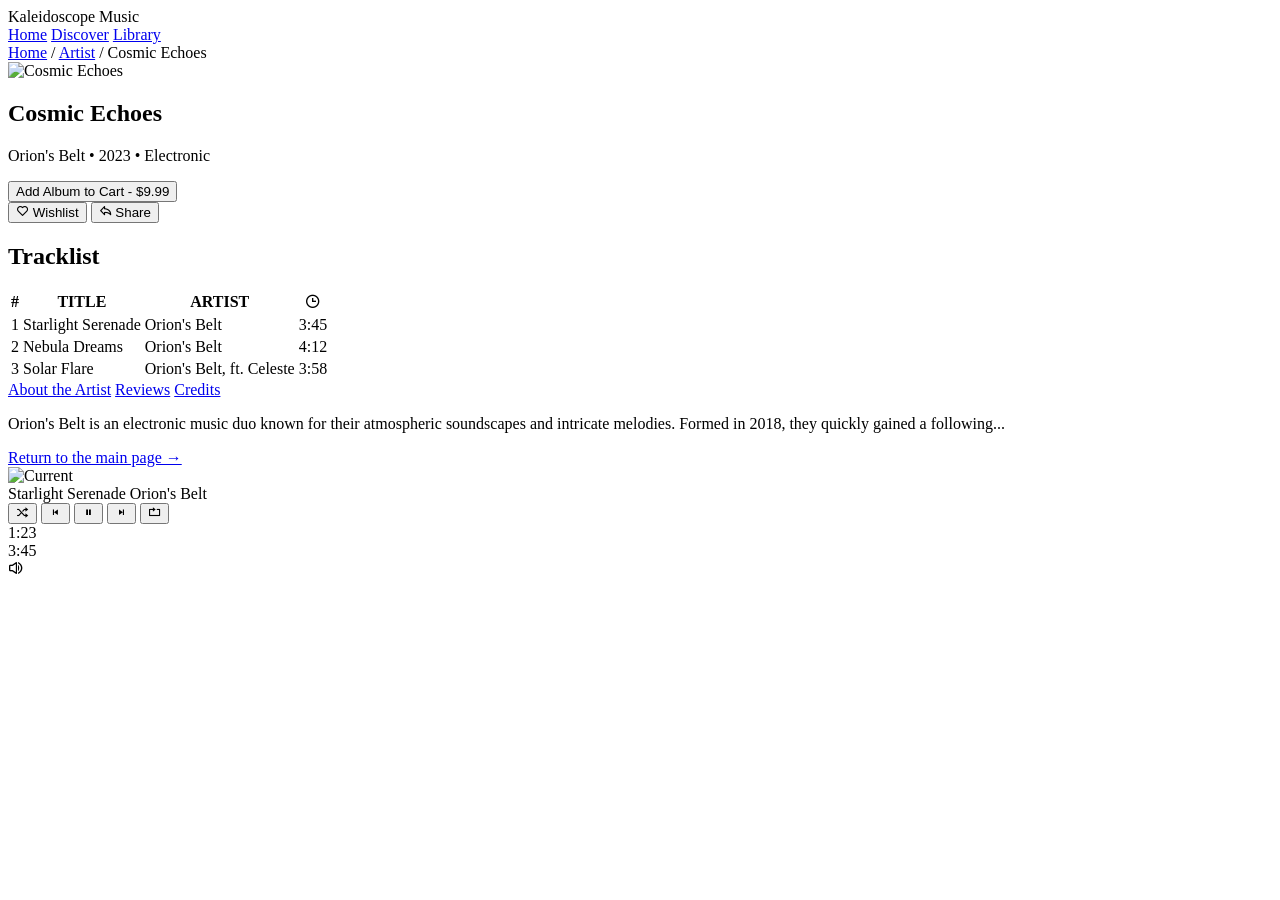
==== Pages/album-song_detail_page.html @ 50011ec7 "Feat: Se agrega la pagina de descripcion a la pagina" ====
<!DOCTYPE html>
<html lang="es">
<head>
    <meta charset="UTF-8">
    <meta name="viewport" content="width=device-width, initial-scale=1.0">
    <title>Cosmic Echoes - MusicStream</title>
    <link rel="stylesheet" href="/CSS/main.css">
    <link rel="stylesheet" href="/CSS/layout.css">
    <link rel="stylesheet" href="/CSS/components.css">
    <link href='https://unpkg.com/boxicons@2.1.4/css/boxicons.min.css' rel='stylesheet'>
    <link rel="icon" type="image/png" href="/images/favicon/favicon-96x96.png" sizes="96x96" />
    <link rel="icon" type="image/svg+xml" href="/images/favicon/favicon.svg" />
    <link rel="shortcut icon" href="/images/favicon/favicon.ico" />
    <link rel="apple-touch-icon" sizes="180x180" href="/images/favicon/apple-touch-icon.png" />
    <meta name="apple-mobile-web-app-title" content="MyWebSite" />
    <link rel="manifest" href="/images/favicon/site.webmanifest" />
</head>
<body class="app">

    <header class="header">
    <div class="header__content"> <div class="header__logo-container">
            <span class="header__brand-name">Kaleidoscope Music</span>
        </div>
        <nav class="header__nav nav">
            <a href="../index.html" class="nav__link">Home</a>
            <a href="../index.html" class="nav__link">Discover</a>
            <a href="../Pages/album-song_detail_page.html" class="nav__link">Library</a>
        </nav>
    </div>
</header>

    <main class="content content--detail">
        <nav class="breadcrumbs">
            <a href="index.html">Home</a> / <a href="#">Artist</a> / <span>Cosmic Echoes</span>
        </nav>

        <section class="product">
            <div class="product__aside">
                <img src="../Assets/Images/beautiful-photo-sea-waves-sunset.jpg" alt="Cosmic Echoes" class="product__cover">
                <div class="product__info-main">
                    <h1 class="product__title">Cosmic Echoes</h1>
                    <p class="product__meta">Orion's Belt • 2023 • Electronic</p>
                </div>
                <div class="product__actions">
                    <button class="btn btn--primary btn--full">Add Album to Cart - $9.99</button>
                    <div class="product__secondary-actions">
                        <button class="btn btn--outline"><span class="icon"><i class='bx bx-heart' ></i></span> Wishlist</button>
                        <button class="btn btn--outline"><span class="icon"><i class='bx bx-share' ></i></span> Share</button>
                    </div>
                </div>
            </div>

            <div class="product__main">
                <h2 class="product__section-title">Tracklist</h2>
                <table class="tracklist">
                    <thead>
                        <tr>
                            <th>#</th>
                            <th>TITLE</th>
                            <th>ARTIST</th>
                            <th><span class="icon"><i class='bx bx-time' ></i></span></th>
                        </tr>
                    </thead>
                    <tbody>
                        <tr class="tracklist__row">
                            <td>1</td>
                            <td class="tracklist__title">Starlight Serenade</td>
                            <td>Orion's Belt</td>
                            <td>3:45</td>
                        </tr>
                        <tr class="tracklist__row tracklist__row--active">
                            <td>2</td>
                            <td class="tracklist__title">Nebula Dreams</td>
                            <td>Orion's Belt</td>
                            <td>4:12</td>
                        </tr>
                        <tr class="tracklist__row">
                            <td>3</td>
                            <td class="tracklist__title">Solar Flare</td>
                            <td>Orion's Belt, ft. Celeste</td>
                            <td>3:58</td>
                        </tr>
                    </tbody>
                </table>

                <nav class="tabs">
                    <a href="#" class="tabs__item tabs__item--active">About the Artist</a>
                    <a href="#" class="tabs__item">Reviews</a>
                    <a href="#" class="tabs__item">Credits</a>
                </nav>
                <div class="tabs__content">
                    <p>Orion's Belt is an electronic music duo known for their atmospheric soundscapes and intricate melodies. Formed in 2018, they quickly gained a following...</p>
                    <a href="/index.html" class="link-more">Return to the main page →</a>
                </div>
            </div>
        </section>
    </main>

    <footer class="mini-player">
        <div class="mini-player__track">
            <img src="../Assets/Images/5532919.jpg" alt="Current" class="mini-player__img">
            <div class="mini-player__info">
                <span class="mini-player__name">Starlight Serenade</span>
                <span class="mini-player__artist">Orion's Belt</span>
            </div>
        </div>
        <div class="mini-player__controls">
            <div class="mini-player__buttons">
                <button type="button" class="control-btn">
                    <i class='bx bx-shuffle' ></i>
                </button>
                <button type="button" class="control-btn">
                    <i class='bx bx-skip-previous' ></i>
                </button>
                <button type="button" class="control-btn control-btn--play">
                    <i class='bx bx-pause'></i>
                </button>
                <button type="button" class="control-btn">
                    <i class='bx bx-skip-next' ></i>
                </button>
                <button type="button" class="control-btn">
                    <i class='bx bx-repeat' ></i>
                </button>
            </div>
            <div class="mini-player__progress-container">
                <span class="time">1:23</span>
                <div class="progress-bar"><div class="progress-bar__fill"></div></div>
                <span class="time">3:45</span>
            </div>
        </div>
        <div class="mini-player__volume">
            <span class="icon">
                <i class='bx bx-volume-full' ></i>
            </span>
            <div class="volume-bar"></div>
        </div>
    </footer>

</body>
</html>
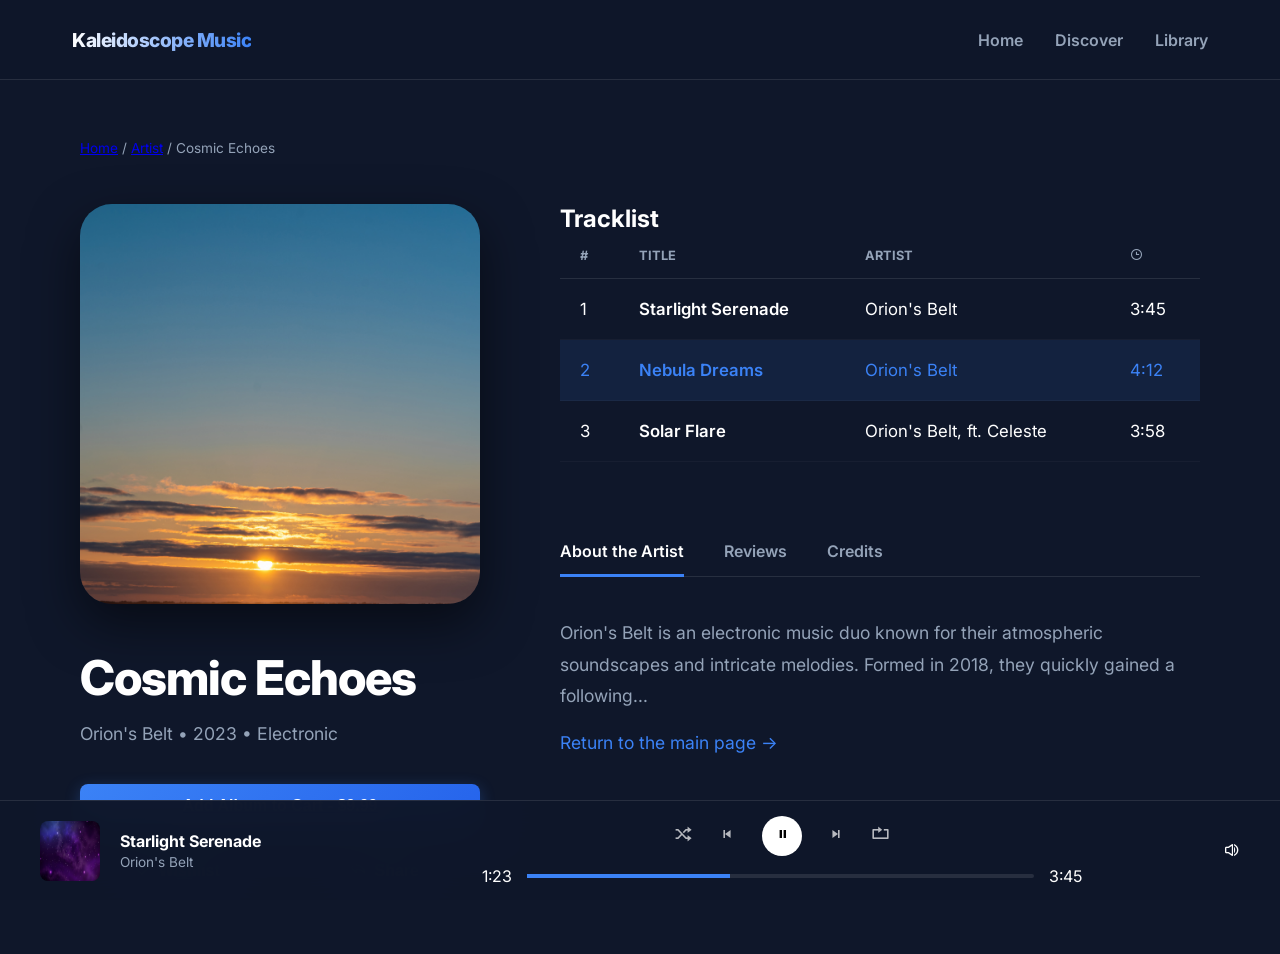
==== commit 6dabba4f: "fix: corregir redaccion del boton de navegacion" ====
--- a/Pages/album-song_detail_page.html
+++ b/Pages/album-song_detail_page.html
@@ -42,7 +42,10 @@
                     <p class="product__meta">Orion's Belt • 2023 • Electronic</p>
                 </div>
                 <div class="product__actions">
-                    <button class="btn btn--primary btn--full">Add Album to Cart - $9.99</button>
+                    <a href="/Pages/ shopping_cart.html">
+                        <button class="btn btn--primary btn--full">Add Album to Cart - $9.99</button>
+                    </a>
+
                     <div class="product__secondary-actions">
                         <button class="btn btn--outline"><span class="icon"><i class='bx bx-heart' ></i></span> Wishlist</button>
                         <button class="btn btn--outline"><span class="icon"><i class='bx bx-share' ></i></span> Share</button>
--- a/CSS/main.css
+++ b/CSS/main.css
@@ -0,0 +1,25 @@
+@import url('https://fonts.googleapis.com/css2?family=Inter:wght@400;500;600;700;800&display=swap');
+
+* {
+    margin: 0;
+    padding: 0;
+    box-sizing: border-box;
+}
+
+:root {
+    --bg-dark: #0f172a;
+    --bg-sidebar: #0b1120;
+    --bg-glass: rgba(30, 41, 59, 0.5);
+    --border-glass: rgba(255, 255, 255, 0.1);
+    --accent-blue: #3b82f6;
+    --accent-glow: #60a5fa;
+    --text-main: #ffffff;
+    --text-muted: #94a3b8;
+}
+
+body.app {
+    background-color: var(--bg-dark);
+    color: var(--text-main);
+    font-family: 'Inter', sans-serif;
+    min-height: 100vh;
+}
--- a/CSS/layout.css
+++ b/CSS/layout.css
@@ -0,0 +1,457 @@
+/* --- ESTRUCTURA GLOBAL --- */
+.app__container {
+    display: grid;
+    grid-template-columns: 240px 1fr; /* Sidebar fijo, resto flexible */
+    min-height: 100vh;
+    width: 100%;
+    background-color: var(--bg-dark);
+}
+
+/* --- SIDEBAR: ESTILOS Y EFECTOS --- */
+.sidebar {
+    background-color: var(--bg-sidebar);
+    border-right: 1px solid var(--border-glass);
+    padding: 2.5rem 1.5rem;
+    position: sticky;
+    top: 0;
+    height: 100vh;
+    z-index: 100;
+}
+
+.sidebar .sidebar__title {
+    font-size: 0.75rem;
+    color: var(--text-muted);
+    text-transform: uppercase;
+    letter-spacing: 2px;
+    margin-bottom: 2rem;
+    font-weight: 700;
+}
+
+.sidebar .menu__list {
+    list-style: none;
+    padding: 0;
+}
+
+.sidebar .menu__item {
+    margin-bottom: 0.8rem;
+}
+
+/* --- ESTADO NORMAL DEL ENLACE --- */
+.sidebar .menu__link {
+    display: flex;
+    align-items: center;
+    gap: 12px;
+    padding: 12px 16px;
+    border-radius: 12px;
+    color: var(--text-muted);
+    text-decoration: none;
+    font-weight: 600;
+    transition: all 0.3s cubic-bezier(0.4, 0, 0.2, 1); /* Transmisión suave */
+    position: relative;
+}
+
+/* --- EFECTO HOVER (AL PASAR EL MOUSE) --- */
+.sidebar .menu__link:hover {
+    background: rgba(255, 255, 255, 0.08); /* Fondo ligeramente más claro */
+    color: #ffffff; /* Texto blanco puro */
+    transform: translateX(5px); /* Desplazamiento sutil a la derecha */
+}
+
+/* --- ESTADO ACTIVO --- */
+.sidebar .menu__link--active {
+    background: rgba(59, 130, 246, 0.15);
+    color: var(--accent-blue);
+    box-shadow: inset 4px 0 0 var(--accent-blue); /* Línea lateral de énfasis */
+}
+
+.sidebar .menu__link--active:hover {
+    background: rgba(59, 130, 246, 0.2);
+    color: var(--accent-blue);
+}
+
+/* --- HEADER / NAVBAR --- */
+/* --- NAVBAR (HEADER) RESPONSIVE --- */
+.header {
+    /* Tamaño y Posicionamiento */
+    width: 100%;             /* Ocupa todo el ancho de la pantalla */
+    height: 80px;
+    position: sticky;        /* Se mantiene fijo arriba al hacer scroll */
+    top: 0;
+    z-index: 9999;           /* Capa superior para que no lo tapen las tarjetas */
+    
+    /* Fondo y Estética */
+    background: rgba(15, 23, 42, 0.95);
+    backdrop-filter: blur(12px);
+    border-bottom: 1px solid var(--border-glass);
+    
+    /* Alineación */
+    display: flex;
+    justify-content: center; /* ESTO centra el contenido en PC y pantallas grandes */
+    align-items: center;
+    box-sizing: border-box;  /* Evita que el padding rompa el ancho del 100% */
+}
+
+/* Contenedor interno para que los elementos no se dispersen en pantalla completa */
+.header__content {
+    width: 100%;
+    max-width: 1200px;       /* Mantiene el buscador y links centrados y agrupados */
+    padding: 0 2rem;
+    display: flex;
+    justify-content: space-between; /* Separa el buscador de los links */
+    align-items: center;
+}
+
+/* Ajustes para los enlaces del Nav */
+.header__nav {
+    display: flex;
+    gap: 2rem;               /* Espacio uniforme entre "Music", "Live", etc. */
+}
+
+.header__nav .nav__link {
+    text-decoration: none;
+    color: var(--text-muted);
+    font-weight: 600;
+    transition: 0.3s;
+    white-space: nowrap;     /* Evita que el texto se amontone en pantallas pequeñas */
+}
+
+.header__nav .nav__link--active {
+    color: var(--accent-blue);
+    border-bottom: 2px solid var(--accent-blue);
+}
+
+.header__nav .nav__link:hover {
+    color: #ffffff;
+}
+
+/* --- ESTILOS DEL LOGO Y MARCA --- */
+.header__brand {
+    display: flex;
+    align-items: center;
+    gap: 12px; /* Espacio entre el icono y el texto */
+    cursor: pointer;
+}
+
+.header__logo {
+    width: 35px;  /* Ajusta el tamaño según tu logo */
+    height: 35px;
+    object-fit: contain;
+}
+
+.header__brand-name {
+    font-size: 1.2rem;
+    font-weight: 800;
+    color: white;
+    letter-spacing: -0.5px;
+    /* Si quieres un degradado en el nombre como el botón: */
+    background: linear-gradient(to right, #fff, var(--accent-blue));
+    -webkit-background-clip: text;
+    -webkit-text-fill-color: transparent;
+}
+
+/* --- AJUSTE DEL CONTENIDO (Para que quepan 3 elementos) --- */
+.header__content {
+    display: flex;
+    justify-content: space-between; 
+    align-items: center;
+    width: 100%;
+    max-width: 1200px;
+}
+
+/* --- AJUSTE ESPECÍFICO PARA EL CARRITO --- */
+/* Solo afecta al header que tenga ambas clases */
+.header.header--cart {
+    display: flex;
+    justify-content: space-between;
+    align-items: center;
+    padding: 0 4rem;
+    box-sizing: border-box;
+}
+
+/* Asegura que el contenedor del logo no se encoja */
+.header--cart .header__logo-container {
+    display: flex;
+    align-items: center;
+    flex: 0 0 auto;
+}
+
+/* Espaciado interno del nav solo en el carrito */
+.header--cart .header__nav {
+    display: flex;
+    gap: 2.5rem;
+    margin-left: auto; /* Empuja el nav a la derecha si el contenedor falla */
+}
+/* --- HEADER / NAVBAR CORREGIDO --- */
+.header {
+    width: 100%;
+    height: 80px;
+    position: sticky;
+    top: 0;
+    z-index: 9999;
+    background: rgba(15, 23, 42, 0.95);
+    backdrop-filter: blur(12px);
+    border-bottom: 1px solid var(--border-glass);
+    
+    /* Alineación */
+    display: flex;
+    justify-content: center; 
+    align-items: center;
+    padding: 0 2rem; /* Margen interno de seguridad para que no pegue al borde */
+    box-sizing: border-box;
+}
+
+/* Contenedor interno del Header para limitar el ancho */
+.header__content {
+    width: 100%;
+    max-width: 1200px; /* Evita que el logo y nav se separen infinitamente */
+    display: flex;
+    justify-content: space-between;
+    align-items: center;
+}
+
+/* --- CONTENEDOR PRINCIPAL DE PÁGINA --- */
+.content {
+    width: 100%;
+    max-width: 1200px; /* Ancho máximo estándar para tu diseño */
+    margin: 0 auto;    /* Centra el bloque en la pantalla */
+    padding: 2rem;     /* Espacio entre el contenido y el borde del navegador */
+    box-sizing: border-box;
+    min-height: calc(100vh - 80px);
+}
+
+/* Ajuste específico para el Checkout si es necesario */
+.checkout-layout {
+    display: grid;
+    grid-template-columns: 1fr 380px;
+    gap: 2rem;
+    margin-top: 2rem;
+}
+
+/* --- RESPONSIVO (Móviles) --- */
+@media (max-width: 768px) {
+    .header {
+        padding: 0 1.5rem;
+    }
+    
+    .content {
+        padding: 1.5rem;
+    }
+    
+    .checkout-layout {
+        grid-template-columns: 1fr; /* Apila el resumen debajo en móviles */
+    }
+}
+
+/* Responsivo preventivo para no afectar otros headers */
+@media (max-width: 768px) {
+    .header.header--cart {
+        padding: 0 1.5rem;
+    }
+}
+
+/* Responsivo: En móvil ocultamos el nombre para ahorrar espacio */
+@media (max-width: 600px) {
+    .header__brand-name {
+        display: none;
+    }
+}
+
+
+/* Estructura específica del Carrito */
+.cart-layout {
+    display: grid;
+    grid-template-columns: 1fr 350px; /* Lista de productos y resumen lateral */
+    gap: 2rem;
+    margin-top: 2rem;
+}
+
+/* Responsive para el carrito */
+@media (max-width: 1024px) {
+    .cart-layout {
+        grid-template-columns: 1fr;
+    }
+    
+    .cart-layout__summary {
+        position: static;
+    }
+}
+
+/* Breadcrumbs (Navegación de ruta) */
+.breadcrumbs {
+    margin-bottom: 1.5rem;
+    font-size: 0.85rem;
+    color: var(--text-muted);
+}
+
+.breadcrumbs__item--current {
+    color: var(--accent-blue);
+    font-weight: bold;
+}
+/* --- LAYOUT DE DETALLE DE PRODUCTO --- */
+.content--detail {
+    padding: 60px 80px;
+    max-width: 1400px;
+    margin: 0 auto;
+}
+
+.product {
+    display: grid;
+    grid-template-columns: 400px 1fr; /* Columna fija para portada, resto para tracks */
+    gap: 80px; /* Espaciado masivo solicitado */
+    margin-top: 3rem;
+    align-items: start;
+}
+
+/* Responsivo para tablets */
+@media (max-width: 1100px) {
+    .product {
+        grid-template-columns: 1fr;
+        gap: 50px;
+    }
+    .product__aside {
+        text-align: center;
+        margin: 0 auto;
+    }
+}
+
+/* --- LAYOUT DE CHECKOUT --- */
+.checkout-layout {
+    display: grid;
+    grid-template-columns: 1fr 420px; /* Formularios anchos, resumen lateral */
+    gap: 80px;
+    margin-top: 4rem;
+    align-items: start;
+}
+
+.checkout-section {
+    margin-bottom: 5rem; /* Espacio masivo entre secciones de formulario */
+}
+
+.checkout-section__title {
+    font-size: 1.8rem;
+    font-weight: 700;
+    margin-bottom: 2.5rem;
+    display: flex;
+    align-items: center;
+    gap: 15px;
+}
+
+/* Filas de formulario (Ciudad/Estado, etc) */
+.form-row {
+    display: grid;
+    grid-template-columns: 1fr 1fr;
+    gap: 30px;
+}
+
+@media (max-width: 1100px) {
+    .checkout-layout {
+        grid-template-columns: 1fr;
+    }
+    .checkout-layout__sidebar {
+        order: -1; /* El resumen sube en móviles */
+    }
+}
+
+/* --- ESTADO INMERSIVO --- */
+.app--immersive {
+    background: linear-gradient(135deg, #0f172a 0%, #020617 100%);
+    overflow: hidden; /* Evita scroll innecesario en el reproductor principal */
+    height: 100vh;
+    display: flex;
+    flex-direction: column;
+}
+
+/* Header Transparente */
+.header--transparent {
+    background: transparent !important;
+    border-bottom: none !important;
+    backdrop-filter: none !important;
+}
+
+/* --- FOCO DEL REPRODUCTOR --- */
+.focus-player {
+    flex: 1;
+    display: grid;
+    grid-template-columns: 1fr 400px; /* Portada a la izquierda, lista a la derecha */
+    gap: 100px; /* Espaciado masivo */
+    padding: 40px 80px;
+    align-items: center;
+}
+
+.focus-player__main {
+    display: flex;
+    flex-direction: column;
+    align-items: center;
+    justify-content: center;
+}
+
+.focus-player__sidebar {
+    height: 100%;
+    max-height: 60vh;
+    background: rgba(255, 255, 255, 0.03);
+    border-radius: 32px;
+    padding: 30px;
+    border: 1px solid var(--border-glass);
+    overflow-y: auto;
+}
+
+/* --- CONTENEDOR DE LA APLICACIÓN --- */
+.app__container {
+    display: flex;
+    min-height: calc(100vh - 80px); /* Resta la altura del header */
+}
+
+/* --- SIDEBAR DE BIBLIOTECA --- */
+.sidebar {
+    width: 280px;
+    background: var(--bg-sidebar);
+    border-right: 1px solid var(--border-glass);
+    padding: 40px 30px;
+}
+
+.sidebar__title {
+    font-size: 0.8rem;
+    text-transform: uppercase;
+    letter-spacing: 2px;
+    color: var(--text-muted);
+    margin-bottom: 2rem;
+}
+
+.menu {
+    list-style: none;
+    padding: 0;
+}
+
+.menu__item {
+    margin-bottom: 15px;
+}
+
+.menu__link {
+    display: flex;
+    align-items: center;
+    gap: 15px;
+    padding: 12px 15px;
+    text-decoration: none;
+    color: var(--text-muted);
+    border-radius: 12px;
+    transition: 0.3s;
+    font-weight: 500;
+}
+
+.menu__link:hover, .menu__link--active {
+    background: rgba(255, 255, 255, 0.05);
+    color: white;
+}
+
+.menu__link--active {
+    color: var(--accent-blue);
+}
+
+/* --- CONTENIDO CENTRALIZADO --- */
+.content--center {
+    flex: 1;
+    display: flex;
+    justify-content: center;
+    align-items: center;
+    padding: 60px;
+}
--- a/CSS/components.css
+++ b/CSS/components.css
@@ -0,0 +1,1044 @@
+/* --- BUSCADOR --- */
+.header__search-input {
+    background: #1e293b;
+    border: 1px solid var(--border-glass);
+    color: white;
+    padding: 10px 15px;
+    border-radius: 10px;
+    width: 300px;
+    outline: none;
+}
+
+/* --- HERO SECTION: ORIGINAL --- */
+.hero {
+    width: 100%;
+    max-width: 1200px;
+    min-height: 400px;
+    margin: 2rem auto;
+    padding: 4rem;
+    background-image: linear-gradient(to right, rgba(15, 23, 42, 0.8), transparent), 
+                      url('https://images.unsplash.com/photo-1493225255756-d9584f8606e9?q=80&w=2070');
+    background-size: cover;
+    background-position: center;
+    border-radius: 24px;
+    display: flex;
+    align-items: center;
+}
+
+.hero__button.btn--primary {
+    background: var(--accent-blue);
+    color: white;
+    border: none;
+    padding: 14px 30px;
+    border-radius: 50px;
+    font-weight: 700;
+    cursor: pointer;
+}
+
+/* --- SECCIÓN DEL CARRUSEL (SOLUCIÓN AL SCROLL) --- */
+.section {
+    width: 100%;
+    max-width: 1200px;
+    margin: 0 auto 5rem auto;
+    padding: 0 2rem;
+    overflow: hidden; /* Corta el desborde fuera de la sección pero permite scroll interno */
+}
+
+.card-grid {
+    display: flex;
+    gap: 30px;           
+    overflow-x: auto;    /* ACTIVA EL SCROLL HORIZONTAL */
+    overflow-y: hidden;
+    padding: 20px 0;
+    scroll-behavior: smooth;
+    -webkit-overflow-scrolling: touch; /* Suavidad en móviles */
+}
+
+/* Barra de scroll visible para que puedas confirmar que funciona */
+.card-grid::-webkit-scrollbar {
+    height: 8px;
+    display: block;      /* La hacemos visible para pruebas */
+}
+
+.card-grid::-webkit-scrollbar-thumb {
+    background: var(--accent-blue);
+    border-radius: 10px;
+}
+
+/* --- TARJETAS: TAMAÑO FIJO REAL --- */
+.card {
+    flex: 0 0 300px;     /* NO se encoge (0), NO crece (0), ANCHO FIJO (300px) */
+    width: 300px;        /* Refuerzo del ancho */
+    background: var(--bg-glass);
+    border: 1px solid var(--border-glass);
+    border-radius: 24px;
+    padding: 1.5rem;
+    display: flex;
+    flex-direction: column;
+}
+
+/* --- IMÁGENES: SOLUCIÓN AL CORTE --- */
+.card__image-wrapper {
+    width: 100%;         /* Usa el 100% de los 300px de la tarjeta */
+    height: 250px;       /* Altura fija para todas */
+    border-radius: 16px;
+    margin-bottom: 1.5rem;
+    flex-shrink: 0;      /* Evita que el contenedor de la imagen se aplaste */
+}
+
+.card__image {
+    width: 100%;
+    height: 100%;
+    object-fit: cover;   /* Llena el espacio sin deformar ni verse cortada raro */
+    display: block;
+}
+
+/* --- TEXTOS Y BOTONES --- */
+.card__info {
+    flex-grow: 1;
+    display: flex;
+    flex-direction: column;
+    gap: 10px;           /* Espacio entre título y subtítulo */
+}
+
+.card__title {
+    font-size: 1.25rem;
+    font-weight: 700;
+}
+
+.card__subtitle {
+    font-size: 0.95rem;
+    color: var(--text-muted);
+    margin-bottom: 15px;
+}
+
+.card__price-btn {
+    margin-top: auto;    /* Botón siempre al fondo */
+    width: 100%;
+    background: rgba(255, 255, 255, 0.05);
+    border: 1px solid var(--border-glass);
+    color: white;
+    padding: 12px;
+    border-radius: 12px;
+    font-weight: 700;
+    cursor: pointer;
+    transition: 0.3s;
+}
+
+.card__price-btn:hover {
+    background: var(--accent-blue);
+}
+
+/* --- CART ITEMS (Productos en el carrito) --- */
+.cart-item {
+    background: var(--bg-glass);
+    border: 1px solid var(--border-glass);
+    border-radius: 16px;
+    padding: 1.5rem;
+    display: flex;
+    justify-content: space-between;
+    align-items: center;
+    margin-bottom: 1rem;
+    backdrop-filter: blur(10px);
+    transition: transform 0.3s ease;
+}
+
+.cart-item:hover {
+    border-color: rgba(59, 130, 246, 0.5);
+}
+
+.cart-item__product {
+    display: flex;
+    align-items: center;
+    gap: 1.5rem;
+}
+
+.cart-item__img {
+    width: 80px;
+    height: 80px;
+    border-radius: 10px;
+    object-fit: cover;
+}
+
+.cart-item__details > .cart-item__name {
+    font-size: 1.1rem;
+    margin-bottom: 4px;
+}
+
+.cart-item__details > .cart-item__artist {
+    color: var(--text-muted);
+    font-size: 0.9rem;
+}
+
+.cart-item__details > .cart-item__format {
+    display: inline-block;
+    font-size: 0.7rem;
+    background: rgba(255, 255, 255, 0.1);
+    padding: 2px 8px;
+    border-radius: 4px;
+    margin-top: 8px;
+}
+
+/* --- CONTROLES DE CANTIDAD --- */
+.cart-item__controls {
+    display: flex;
+    align-items: center;
+    gap: 2rem;
+}
+
+.quantity-selector {
+    display: flex;
+    align-items: center;
+    background: rgba(0, 0, 0, 0.2);
+    border-radius: 50px;
+    padding: 5px;
+    border: 1px solid var(--border-glass);
+}
+
+.quantity-selector__btn {
+    background: transparent;
+    border: none;
+    color: white;
+    width: 30px;
+    height: 30px;
+    cursor: pointer;
+    font-size: 1.2rem;
+    transition: color 0.3s;
+}
+
+.quantity-selector__btn:hover {
+    color: var(--accent-blue);
+}
+
+.quantity-selector__value {
+    width: 30px;
+    text-align: center;
+    font-weight: bold;
+}
+
+.cart-item__price {
+    font-weight: 800;
+    font-size: 1.1rem;
+    min-width: 80px;
+    text-align: right;
+}
+
+.cart-item__remove-btn {
+    background: transparent;
+    border: none;
+    cursor: pointer;
+    font-size: 1.2rem;
+    opacity: 0.6;
+    transition: 0.3s;
+}
+
+.cart-item__remove-btn:hover {
+    opacity: 1;
+    transform: scale(1.2);
+}
+
+/* --- ORDER SUMMARY (Resumen de compra) --- */
+.order-summary {
+    background: var(--bg-glass);
+    border: 1px solid var(--border-glass);
+    border-radius: 20px;
+    padding: 2rem;
+    height: fit-content;
+    position: sticky;
+    top: 100px;
+}
+
+.order-summary__title {
+    margin-bottom: 1.5rem;
+    font-size: 1.3rem;
+}
+
+.order-summary__row {
+    display: flex;
+    justify-content: space-between;
+    margin-bottom: 1rem;
+    color: var(--text-muted);
+}
+
+.order-summary__row--total {
+    color: var(--text-main);
+    font-size: 1.4rem;
+    font-weight: 800;
+    margin-top: 1rem;
+}
+
+.order-summary__divider {
+    border: none;
+    border-top: 1px solid var(--border-glass);
+    margin: 1.5rem 0;
+}
+
+.order-summary__checkout-btn {
+    display: flex;
+    justify-content: center;
+    align-items: center;
+    gap: 10px;
+    width: 100%;
+    margin-top: 1rem;
+    text-decoration: none;
+}
+
+.order-summary__continue {
+    display: block;
+    text-align: center;
+    margin-top: 1.5rem;
+    font-size: 0.9rem;
+    color: var(--text-muted);
+    text-decoration: none;
+    transition: 0.3s;
+}
+
+.order-summary__continue:hover {
+    color: var(--text-main);
+    text-decoration: underline;
+}
+/* --- SECCIÓN IZQUIERDA (PORTADA Y COMPRA) --- */
+.product__cover {
+    width: 100%;
+    aspect-ratio: 1/1;
+    border-radius: 32px;
+    object-fit: cover;
+    box-shadow: 0 20px 50px rgba(0, 0, 0, 0.5);
+    margin-bottom: 2.5rem;
+}
+
+.product__info-main {
+    margin-bottom: 2.5rem;
+}
+
+.product__title {
+    font-size: 3rem;
+    font-weight: 800;
+    margin-bottom: 1rem;
+    letter-spacing: -1px;
+}
+
+.product__meta {
+    color: var(--text-muted);
+    font-size: 1.1rem;
+}
+
+.product__actions {
+    display: flex;
+    flex-direction: column;
+    gap: 20px; /* Espacio entre el botón de compra y los secundarios */
+}
+
+.product__secondary-actions {
+    display: flex;
+    gap: 15px;
+}
+
+.btn--outline {
+    flex: 1;
+    background: transparent;
+    border: 1px solid var(--border-glass);
+    color: white;
+    padding: 15px;
+    border-radius: 14px;
+    cursor: pointer;
+    transition: 0.3s;
+}
+
+.btn--outline:hover {
+    background: rgba(255, 255, 255, 0.05);
+}
+
+/* --- TRACKLIST (TABLA DE CANCIONES) --- */
+.tracklist {
+    width: 100%;
+    border-collapse: collapse;
+    margin-bottom: 4rem;
+}
+
+.tracklist th {
+    text-align: left;
+    color: var(--text-muted);
+    font-size: 0.8rem;
+    text-transform: uppercase;
+    padding: 15px 20px;
+    border-bottom: 1px solid var(--border-glass);
+}
+
+.tracklist__row {
+    transition: 0.3s;
+    cursor: pointer;
+}
+
+.tracklist__row td {
+    padding: 20px; /* Celdas muy altas y cómodas */
+    font-size: 1.05rem;
+    border-bottom: 1px solid rgba(255, 255, 255, 0.03);
+}
+
+.tracklist__row:hover {
+    background: rgba(255, 255, 255, 0.05);
+}
+
+.tracklist__row--active {
+    background: rgba(59, 130, 246, 0.1);
+    color: var(--accent-blue);
+}
+
+.tracklist__title {
+    font-weight: 600;
+}
+
+/* --- TABS (INFORMACIÓN EXTRA) --- */
+.tabs {
+    display: flex;
+    gap: 40px;
+    border-bottom: 1px solid var(--border-glass);
+    margin-bottom: 2.5rem;
+}
+
+.tabs__item {
+    text-decoration: none;
+    color: var(--text-muted);
+    padding: 15px 0;
+    font-weight: 600;
+    position: relative;
+    transition: 0.3s;
+}
+
+.tabs__item--active {
+    color: white;
+}
+
+.tabs__item--active::after {
+    content: '';
+    position: absolute;
+    bottom: -1px;
+    left: 0;
+    width: 100%;
+    height: 3px;
+    background: var(--accent-blue);
+}
+
+.tabs__content {
+    line-height: 1.8;
+    color: var(--text-muted);
+    font-size: 1.1rem;
+}
+
+.link-more {
+    color: var(--accent-blue);
+    text-decoration: none;
+    display: inline-block;
+    margin-top: 15px;
+}
+
+/* --- MINI PLAYER (FOOTER FIJO) --- */
+.mini-player {
+    position: fixed;
+    bottom: 0;
+    left: 0;
+    width: 100%;
+    height: 100px;
+    background: rgba(15, 23, 42, 0.98);
+    backdrop-filter: blur(20px);
+    border-top: 1px solid var(--border-glass);
+    display: flex;
+    align-items: center;
+    justify-content: space-between;
+    padding: 0 40px;
+    z-index: 10000;
+}
+
+.mini-player__track {
+    display: flex;
+    align-items: center;
+    gap: 20px;
+    width: 300px;
+}
+
+.mini-player__img {
+    width: 60px;
+    height: 60px;
+    border-radius: 8px;
+}
+
+.mini-player__name {
+    display: block;
+    font-weight: 700;
+}
+
+.mini-player__artist {
+    font-size: 0.85rem;
+    color: var(--text-muted);
+}
+
+/* Controles de reproducción */
+.mini-player__controls {
+    flex: 1;
+    max-width: 600px;
+    display: flex;
+    flex-direction: column;
+    align-items: center;
+    gap: 10px;
+}
+
+.mini-player__buttons {
+    display: flex;
+    gap: 25px;
+    align-items: center;
+}
+
+.control-btn {
+    background: transparent;
+    border: none;
+    color: white;
+    font-size: 1.2rem;
+    cursor: pointer;
+    opacity: 0.7;
+}
+
+.control-btn--play {
+    background: white;
+    color: black;
+    width: 40px;
+    height: 40px;
+    border-radius: 50%;
+    opacity: 1;
+}
+
+.mini-player__progress-container {
+    width: 100%;
+    display: flex;
+    align-items: center;
+    gap: 15px;
+}
+
+.progress-bar {
+    flex: 1;
+    height: 4px;
+    background: rgba(255, 255, 255, 0.1);
+    border-radius: 2px;
+}
+
+.progress-bar__fill {
+    width: 40%;
+    height: 100%;
+    background: var(--accent-blue);
+}
+
+/* --- FORMULARIOS DE PAGO --- */
+.form-group {
+    margin-bottom: 2rem;
+    display: flex;
+    flex-direction: column;
+    gap: 12px;
+}
+
+.form-group__label {
+    font-size: 0.95rem;
+    font-weight: 600;
+    color: var(--text-muted);
+    margin-left: 5px;
+}
+
+.form-group__input {
+    background: rgba(255, 255, 255, 0.05);
+    border: 1px solid var(--border-glass);
+    color: white;
+    padding: 18px 25px; /* Inputs muy altos y cómodos */
+    border-radius: 16px;
+    font-size: 1.1rem;
+    transition: 0.3s;
+    outline: none;
+}
+
+.form-group__input:focus {
+    border-color: var(--accent-blue);
+    background: rgba(255, 255, 255, 0.08);
+    box-shadow: 0 0 20px rgba(59, 130, 246, 0.15);
+}
+
+.form-group__input-wrapper {
+    position: relative;
+    display: flex;
+    align-items: center;
+}
+
+.form-group__input-wrapper .form-group__input {
+    width: 100%;
+}
+
+.form-group__icon {
+    position: absolute;
+    right: 20px;
+    font-size: 1.2rem;
+    opacity: 0.5;
+}
+
+/* --- TARJETA VISUAL (Card Form) --- */
+.card-form {
+    background: var(--bg-glass);
+    padding: 3rem;
+    border-radius: 30px;
+    border: 1px solid var(--border-glass);
+}
+
+.card-form__header {
+    display: flex;
+    justify-content: space-between;
+    align-items: center;
+    margin-bottom: 2.5rem;
+    padding-bottom: 1.5rem;
+    border-bottom: 1px solid var(--border-glass);
+}
+
+.icon-sm {
+    height: 30px;
+    margin-left: 10px;
+    filter: grayscale(1) brightness(2);
+}
+
+/* --- RESUMEN EN CHECKOUT (Mini-items) --- */
+.summary-item {
+    display: flex;
+    align-items: center;
+    gap: 20px;
+    margin-bottom: 2rem;
+}
+
+.summary-item__img {
+    width: 65px;
+    height: 65px;
+    border-radius: 12px;
+    object-fit: cover;
+}
+
+.summary-item__info {
+    display: flex;
+    flex-direction: column;
+    gap: 5px;
+    flex: 1;
+}
+
+.summary-item__name {
+    font-weight: 700;
+    font-size: 1rem;
+}
+
+.summary-item__artist {
+    font-size: 0.85rem;
+    color: var(--text-muted);
+}
+
+.summary-item__price {
+    font-weight: 700;
+    color: var(--accent-blue);
+}
+
+/* Footer Legal */
+.order-summary__legal {
+    margin-top: 2rem;
+    font-size: 0.85rem;
+    color: var(--text-muted);
+    text-align: center;
+    line-height: 1.5;
+}
+
+.order-summary__legal a {
+    color: white;
+    text-decoration: underline;
+}
+
+/* Estilo para el botón de regreso en el Header */
+.header__link-back {
+    color: var(--text-muted);
+    text-decoration: none;
+    font-weight: 600;
+    transition: 0.3s;
+}
+
+.header__link-back:hover {
+    color: white;
+}
+
+/* --- DISPLAY DEL TRACK (CENTRAL) --- */
+.track-display__art-container {
+    width: 100%;
+    max-width: 500px;
+    margin-bottom: 4rem; /* Mucho espacio bajo la portada */
+}
+
+.track-display__cover {
+    width: 100%;
+    aspect-ratio: 1 / 1;
+    border-radius: 40px;
+    box-shadow: 0 30px 60px rgba(0, 0, 0, 0.6);
+    transition: transform 0.5s cubic-bezier(0.175, 0.885, 0.32, 1.275);
+}
+
+.track-display__cover:hover {
+    transform: scale(1.02);
+}
+
+.track-display__info {
+    text-align: center;
+}
+
+.track-display__title {
+    font-size: 3.5rem;
+    font-weight: 800;
+    margin-bottom: 10px;
+    letter-spacing: -1.5px;
+}
+
+.track-display__artist {
+    font-size: 1.5rem;
+    color: var(--accent-blue);
+    margin-bottom: 5px;
+}
+
+.track-display__album {
+    color: var(--text-muted);
+    font-size: 1.1rem;
+    opacity: 0.7;
+}
+
+/* --- COLA DE REPRODUCCIÓN (SIDEBAR) --- */
+.queue__title {
+    font-size: 1.2rem;
+    margin-bottom: 2rem;
+    color: white;
+}
+
+.queue__item {
+    display: flex;
+    align-items: center;
+    gap: 20px;
+    padding: 15px;
+    border-radius: 16px;
+    transition: 0.3s;
+    cursor: pointer;
+    margin-bottom: 10px;
+}
+
+.queue__item:hover {
+    background: rgba(255, 255, 255, 0.05);
+}
+
+.queue__item--active {
+    background: rgba(59, 130, 246, 0.1);
+}
+
+.queue__img {
+    width: 50px;
+    height: 50px;
+    border-radius: 8px;
+}
+
+.queue__info {
+    flex: 1;
+    display: flex;
+    flex-direction: column;
+}
+
+.queue__name {
+    font-weight: 600;
+    font-size: 0.95rem;
+}
+
+.queue__meta {
+    font-size: 0.8rem;
+    color: var(--text-muted);
+}
+
+/* --- PLAYER BAR (FOOTER) --- */
+.player-bar {
+    height: 120px; /* Más alto para que respire */
+    background: rgba(15, 23, 42, 0.95);
+    backdrop-filter: blur(20px);
+    border-top: 1px solid var(--border-glass);
+    display: grid;
+    grid-template-columns: 300px 1fr 300px;
+    align-items: center;
+    padding: 0 40px;
+}
+
+/* Controles de reproducción */
+.controls {
+    display: flex;
+    flex-direction: column;
+    align-items: center;
+    gap: 15px;
+}
+
+.controls__buttons {
+    display: flex;
+    align-items: center;
+    gap: 30px; /* Espacio entre iconos de control */
+}
+
+.controls__btn {
+    background: transparent;
+    border: none;
+    color: white;
+    font-size: 1.3rem;
+    cursor: pointer;
+    opacity: 0.6;
+    transition: 0.3s;
+}
+
+.controls__btn:hover {
+    opacity: 1;
+    transform: scale(1.1);
+}
+
+.controls__btn--play {
+    background: white;
+    color: black;
+    width: 50px;
+    height: 50px;
+    border-radius: 50%;
+    opacity: 1;
+    font-size: 1.1rem;
+}
+
+/* Barra de Progreso */
+.controls__progress {
+    width: 100%;
+    max-width: 600px;
+    display: flex;
+    align-items: center;
+    gap: 15px;
+}
+
+.controls__bar-bg {
+    flex: 1;
+    height: 6px;
+    background: rgba(255, 255, 255, 0.1);
+    border-radius: 3px;
+    position: relative;
+    cursor: pointer;
+}
+
+.controls__bar-fill {
+    height: 100%;
+    background: var(--accent-blue);
+    border-radius: 3px;
+    position: relative;
+}
+
+/* Tirador de la barra (bolita) */
+.controls__bar-fill::after {
+    content: '';
+    position: absolute;
+    right: -6px;
+    top: -4px;
+    width: 14px;
+    height: 14px;
+    background: white;
+    border-radius: 50%;
+    box-shadow: 0 0 10px rgba(0,0,0,0.5);
+}
+
+/* Volumen y Ajustes */
+.settings {
+    display: flex;
+    align-items: center;
+    justify-content: flex-end;
+    gap: 20px;
+}
+
+.settings__volume-bar {
+    width: 100px;
+    height: 4px;
+    background: rgba(255, 255, 255, 0.1);
+    border-radius: 2px;
+}
+
+.settings__volume-fill {
+    height: 100%;
+    background: white;
+    border-radius: 2px;
+}
+
+/* --- TARJETA DE ESTADO (SUCCESS CARD) --- */
+.status-card {
+    max-width: 600px;
+    width: 100%;
+    background: var(--bg-glass);
+    border: 1px solid var(--border-glass);
+    border-radius: 40px;
+    padding: 5rem; /* Espaciado masivo interno */
+    text-align: center;
+    box-shadow: 0 30px 60px rgba(0, 0, 0, 0.4);
+}
+
+.status-card__icon-wrapper {
+    margin-bottom: 2.5rem;
+    display: flex;
+    justify-content: center;
+}
+
+.status-card__check-circle {
+    width: 80px;
+    height: 80px;
+    background: var(--accent-blue);
+    color: white;
+    font-size: 2.5rem;
+    border-radius: 50%;
+    display: flex;
+    align-items: center;
+    justify-content: center;
+    box-shadow: 0 0 30px rgba(59, 130, 246, 0.4);
+}
+
+.status-card__title {
+    font-size: 2.5rem;
+    font-weight: 800;
+    margin-bottom: 1.5rem;
+    letter-spacing: -1px;
+}
+
+.status-card__message {
+    color: var(--text-muted);
+    line-height: 1.8;
+    font-size: 1.1rem;
+    margin-bottom: 3.5rem;
+}
+
+/* --- RECIBO DE ORDEN (ORDER RECEIPT) --- */
+.order-receipt {
+    background: rgba(255, 255, 255, 0.03);
+    border-radius: 24px;
+    padding: 2.5rem;
+    margin-bottom: 3.5rem;
+    text-align: left;
+}
+
+.order-receipt__title {
+    font-size: 1.2rem;
+    margin-bottom: 1.5rem;
+    color: white;
+}
+
+.order-receipt__item {
+    display: flex;
+    align-items: center;
+    gap: 20px;
+    padding-bottom: 1.5rem;
+    border-bottom: 1px solid var(--border-glass);
+    margin-bottom: 1.5rem;
+}
+
+.order-receipt__img {
+    width: 60px;
+    height: 60px;
+    border-radius: 10px;
+    object-fit: cover;
+}
+
+.order-receipt__details {
+    flex: 1;
+}
+
+.order-receipt__name {
+    display: block;
+    font-weight: 700;
+}
+
+.order-receipt__artist {
+    font-size: 0.85rem;
+    color: var(--text-muted);
+}
+
+.order-receipt__price {
+    font-weight: 700;
+    color: var(--accent-blue);
+}
+
+.order-receipt__footer {
+    display: flex;
+    flex-direction: column;
+    gap: 10px;
+}
+
+.order-receipt__row {
+    display: flex;
+    justify-content: space-between;
+    font-size: 0.95rem;
+    color: var(--text-muted);
+}
+
+.order-receipt__total-value {
+    color: white;
+    font-weight: 800;
+    font-size: 1.1rem;
+}
+
+/* Acciones Finales */
+.status-card__actions {
+    display: flex;
+    flex-direction: column;
+    gap: 15px;
+}
+
+.btn--secondary {
+    background: transparent;
+    border: 1px solid var(--border-glass);
+    color: white;
+    padding: 18px;
+    border-radius: 16px;
+    font-weight: 600;
+    cursor: pointer;
+    transition: 0.3s;
+}
+
+.btn--secondary:hover {
+    background: rgba(255, 255, 255, 0.05);
+}
+/* --- BUTTONS --- */
+
+/* Estilo base del botón */
+.btn {
+    display: inline-flex;
+    align-items: center;
+    justify-content: center;
+    padding: 0.8rem 1.5rem;
+    border-radius: 8px;
+    font-size: 1rem;
+    font-weight: 600;
+    cursor: pointer;
+    transition: all 0.3s ease;
+    border: none;
+    text-decoration: none;
+    gap: 0.5rem;
+}
+
+/* Variante Primaria (Azul) */
+.btn--primary {
+    background: linear-gradient(135deg, var(--accent-blue), #2563eb);
+    color: #ffffff;
+    box-shadow: 0 4px 15px rgba(59, 130, 246, 0.3);
+}
+
+.btn--primary:hover {
+    transform: translateY(-2px);
+    box-shadow: 0 6px 20px rgba(59, 130, 246, 0.4);
+    filter: brightness(1.1);
+}
+
+.btn--primary:active {
+    transform: translateY(0);
+}
+
+/* Modificador para que el botón ocupe todo el ancho disponible */
+.btn--full {
+    display: flex;
+    width: 100%;
+}
+
+/* Estilo para el icono dentro del botón (si lo llegas a usar) */
+.btn .icon {
+    font-size: 1.1rem;
+}
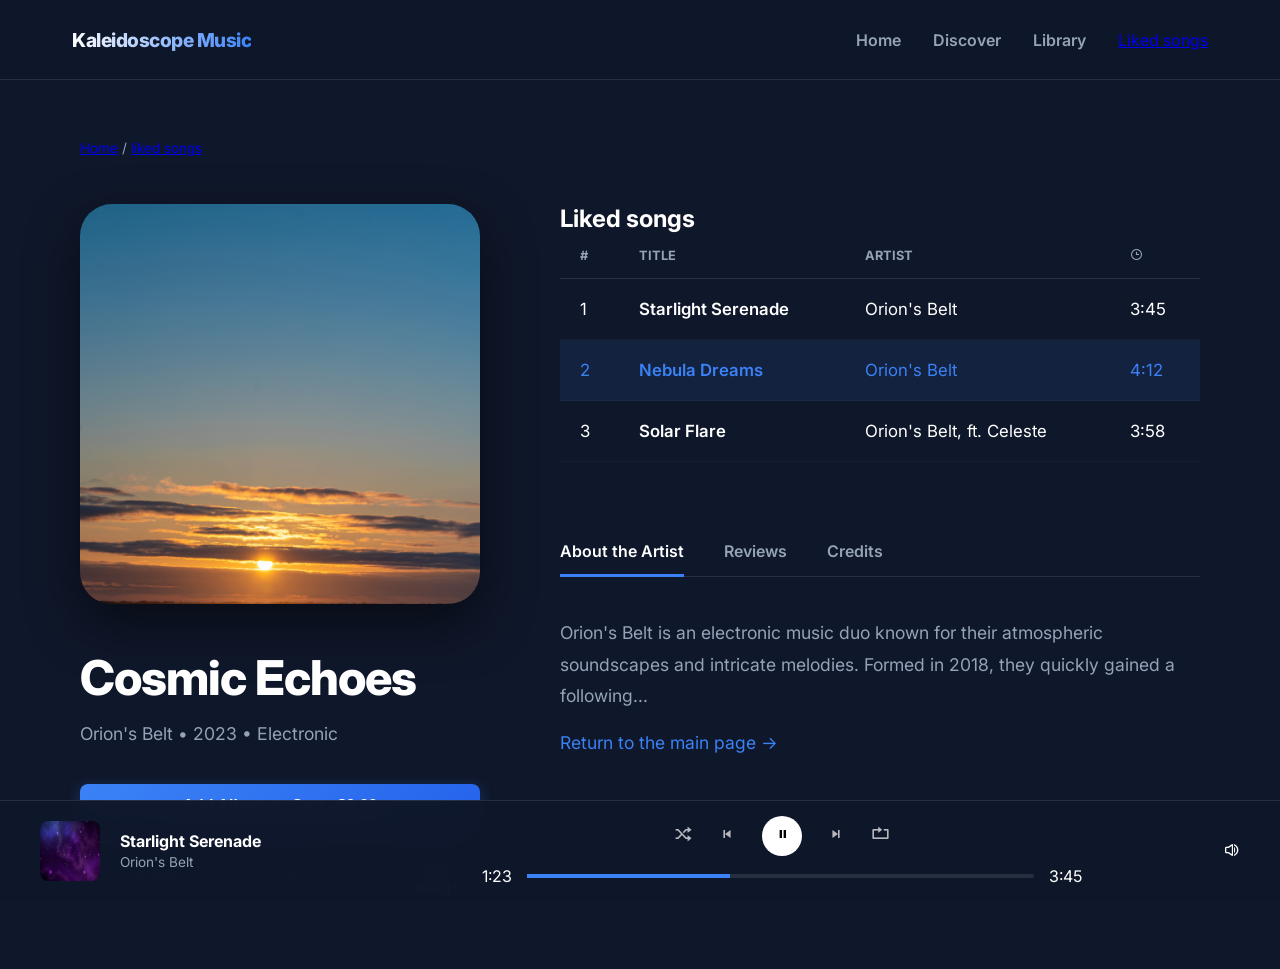
==== commit 66f1e27e: "Feat: Se agrega a la pagina de library la opcion para ir a la pagina de favorites"" ====
--- a/Pages/album-song_detail_page.html
+++ b/Pages/album-song_detail_page.html
@@ -25,13 +25,14 @@
             <a href="../index.html" class="nav__link">Home</a>
             <a href="../index.html" class="nav__link">Discover</a>
             <a href="../Pages/album-song_detail_page.html" class="nav__link">Library</a>
+            <a href="../Pages/favorites.html">Liked songs</a>
         </nav>
     </div>
 </header>
 
     <main class="content content--detail">
         <nav class="breadcrumbs">
-            <a href="index.html">Home</a> / <a href="#">Artist</a> / <span>Cosmic Echoes</span>
+            <a href="index.html">Home</a> / <a href="#">liked songs</a> 
         </nav>
 
         <section class="product">
@@ -49,12 +50,16 @@
                     <div class="product__secondary-actions">
                         <button class="btn btn--outline"><span class="icon"><i class='bx bx-heart' ></i></span> Wishlist</button>
                         <button class="btn btn--outline"><span class="icon"><i class='bx bx-share' ></i></span> Share</button>
+                        <a href="../Pages/favorites.html">
+                            <button class="btn btn--outline"><span class="icon"><i class='bx bx-heart' ></i></span> liked songs</button>
+                        </a>
+
                     </div>
                 </div>
             </div>
 
             <div class="product__main">
-                <h2 class="product__section-title">Tracklist</h2>
+                <h2 class="product__section-title">Liked songs</h2>
                 <table class="tracklist">
                     <thead>
                         <tr>
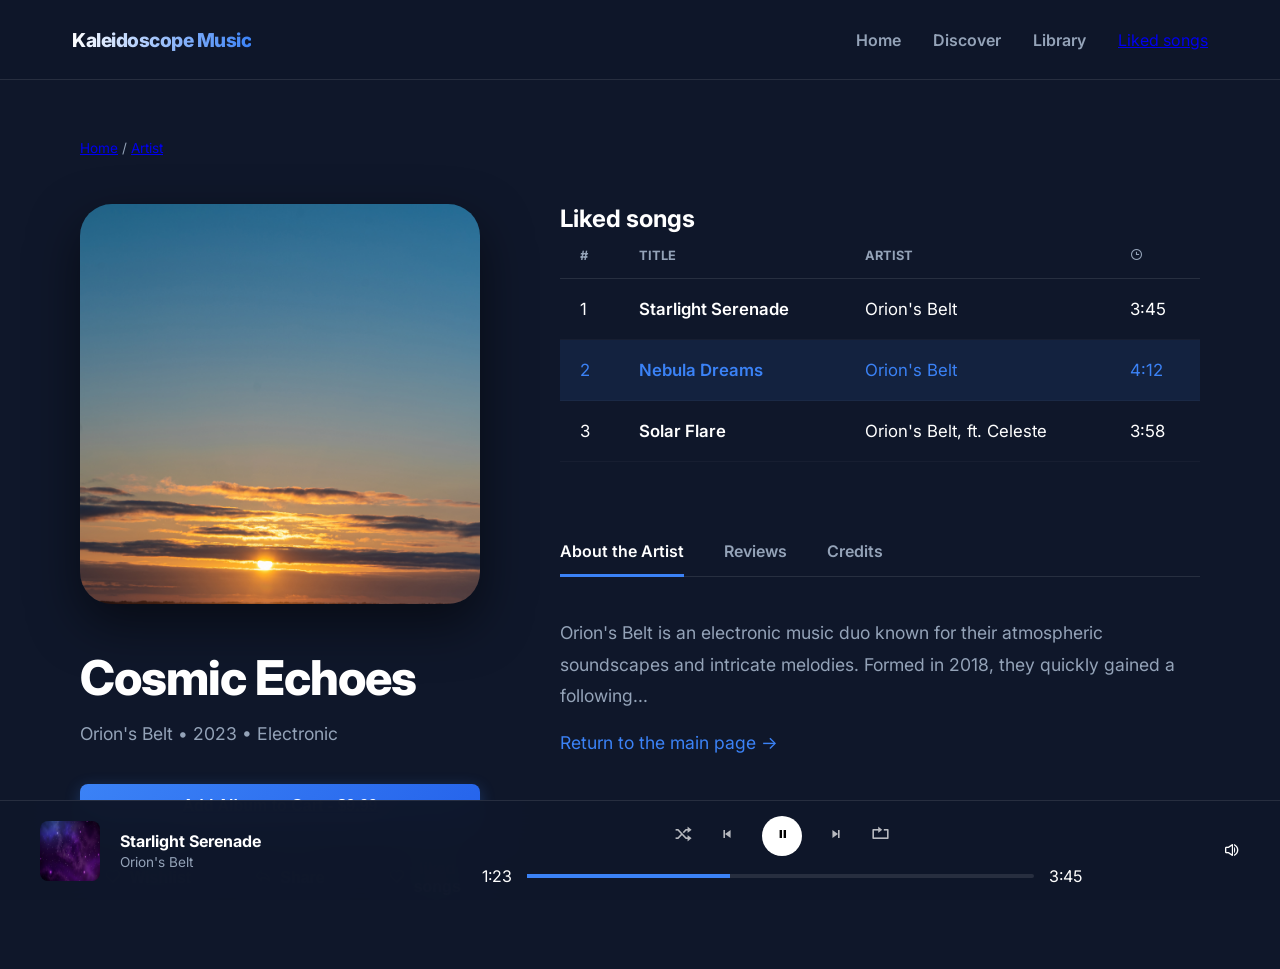
==== commit bfbf887d: ""Fix: Se corrigen lineas de codigo"" ====
--- a/Pages/album-song_detail_page.html
+++ b/Pages/album-song_detail_page.html
@@ -32,7 +32,7 @@
 
     <main class="content content--detail">
         <nav class="breadcrumbs">
-            <a href="index.html">Home</a> / <a href="#">liked songs</a> 
+            <a href="index.html">Home</a> / <a href="#">Artist</a> 
         </nav>
 
         <section class="product">
